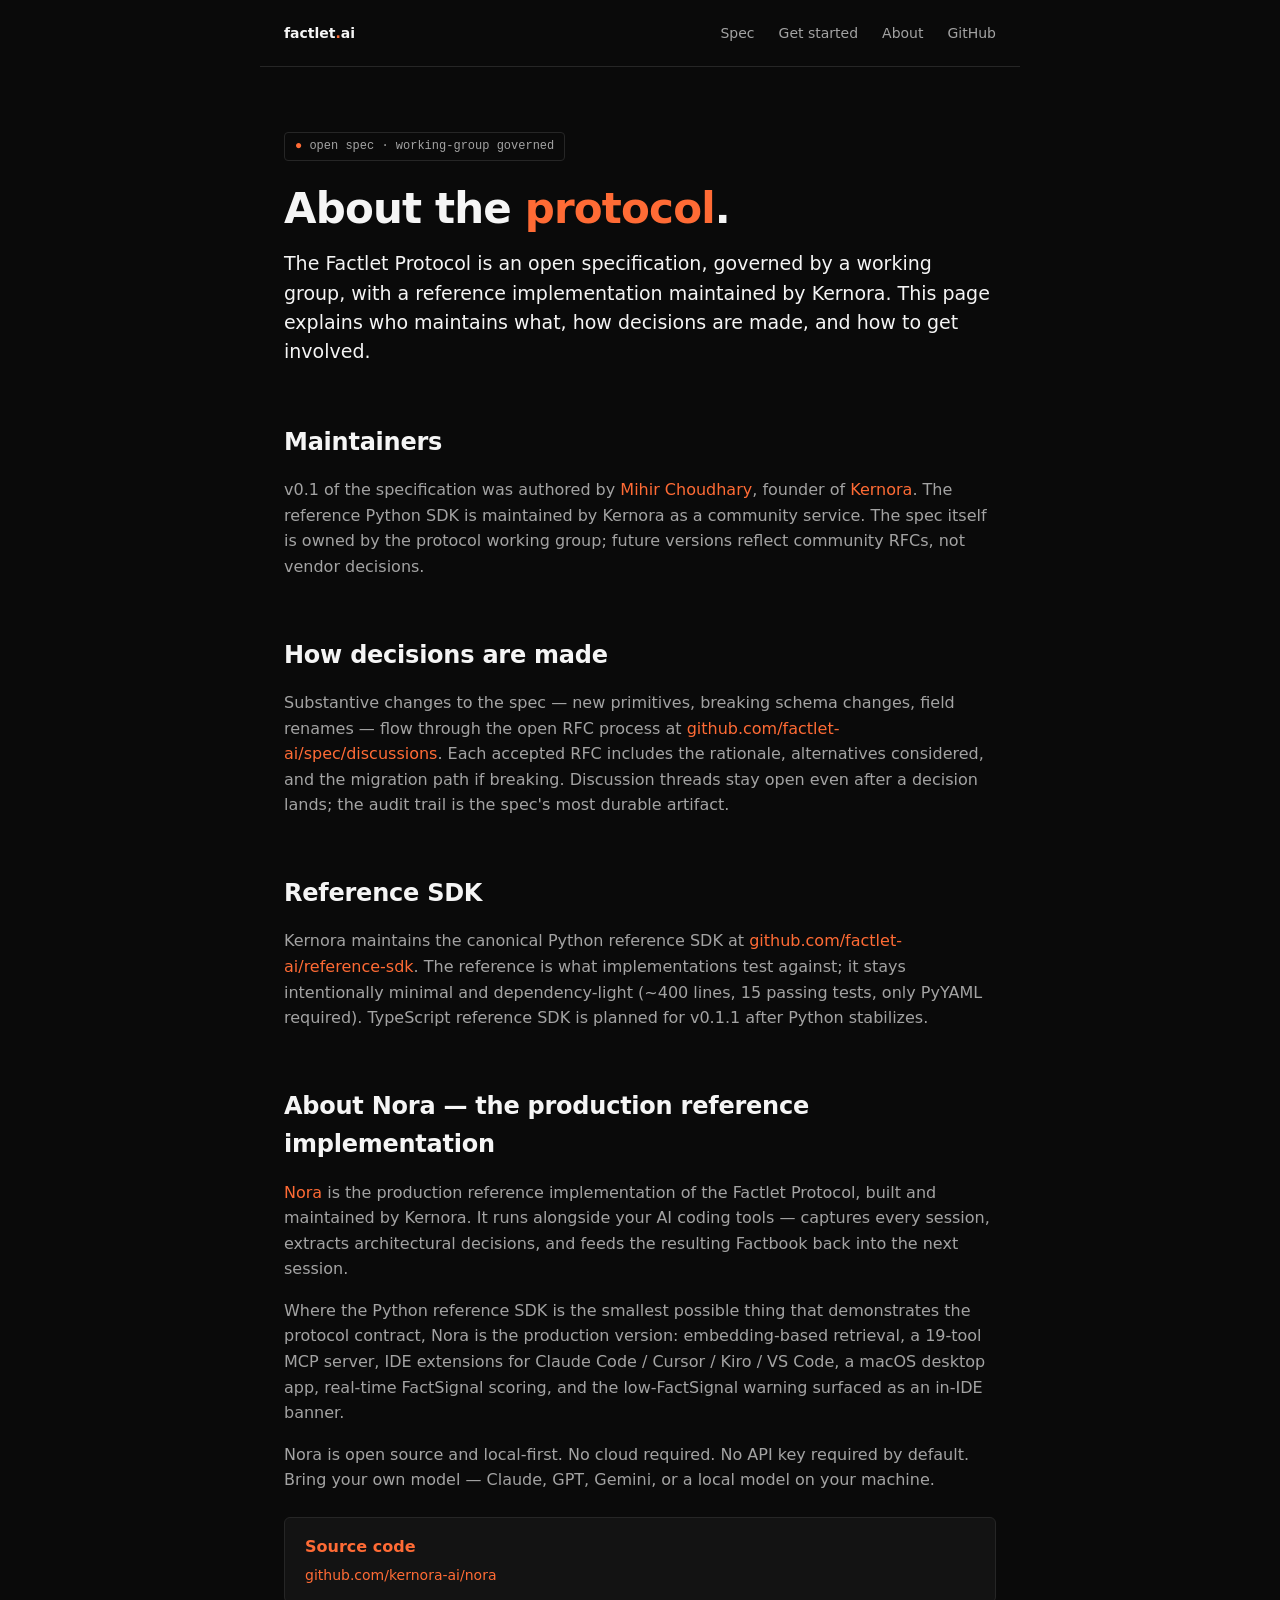
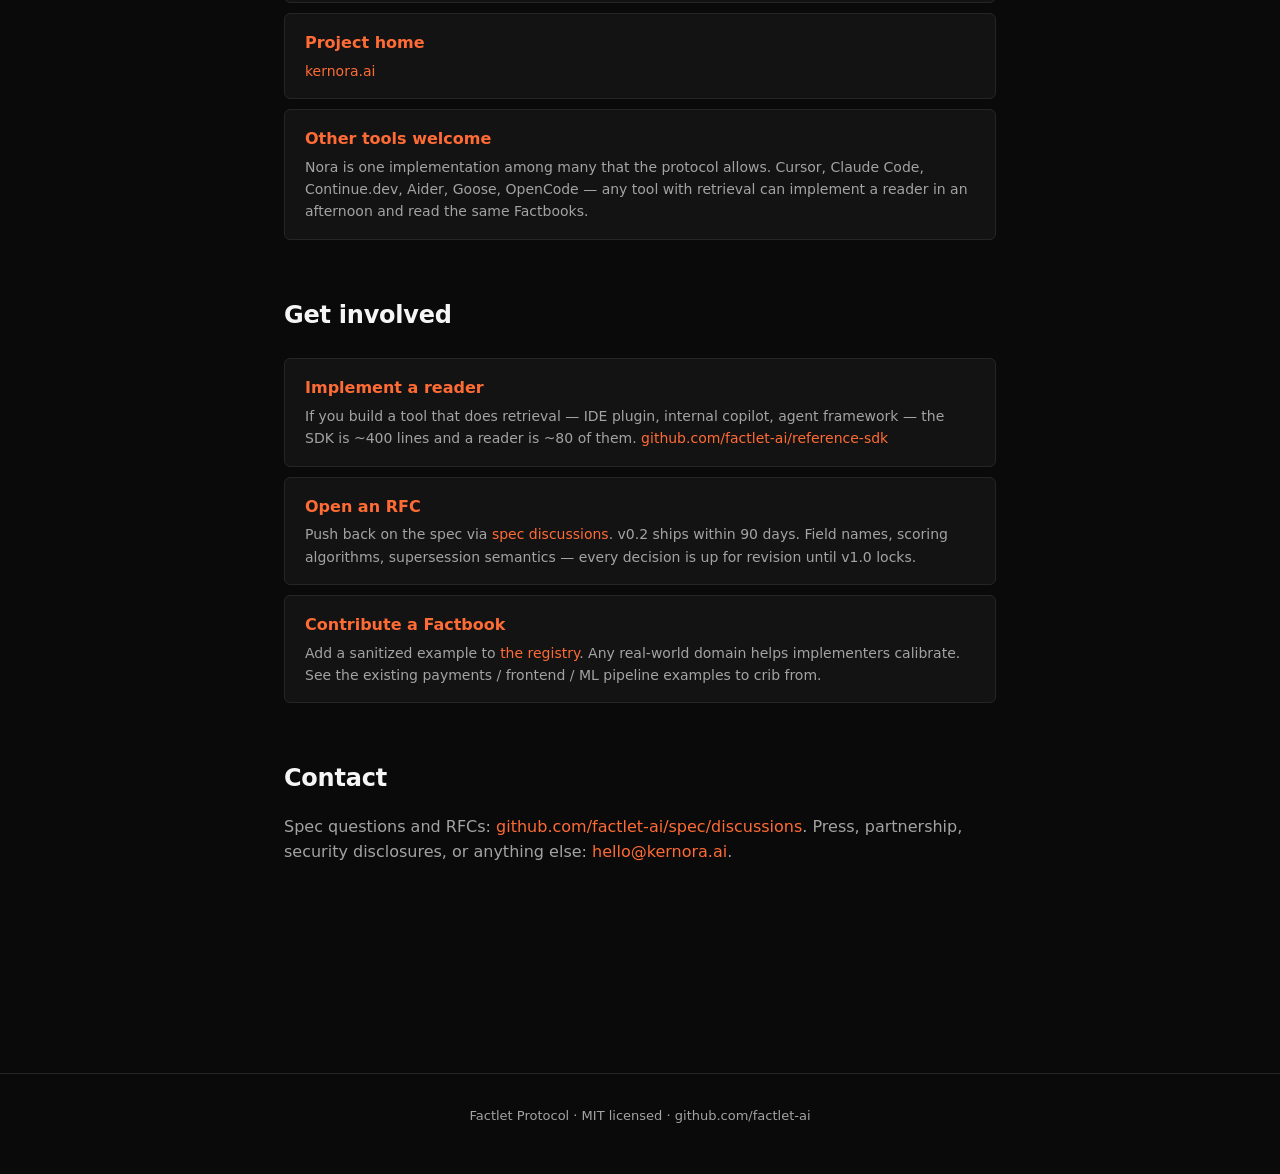
==== about/index.html @ 8b9727d2 "feat(site): add /about page focused on protocol governance + Nora" ====
<!DOCTYPE html>
<html lang="en">
<head>
  <meta charset="UTF-8">
  <meta name="viewport" content="width=device-width, initial-scale=1.0">
  <title>About — Factlet Protocol</title>
  <meta name="description" content="The Factlet Protocol is an open specification, governed by a working group, with Nora as the production reference implementation maintained by Kernora.">
  <link rel="stylesheet" href="/styles.css">
  <link rel="icon" type="image/svg+xml" href="/favicon.svg">
  <meta property="og:title" content="About — Factlet Protocol">
  <meta property="og:description" content="Open specification, working-group governed, with Nora as the production reference implementation maintained by Kernora.">
  <meta property="og:image" content="https://factlet.ai/og-home.png">
  <meta property="og:url" content="https://factlet.ai/about/">
  <meta property="og:type" content="article">
  <meta property="og:site_name" content="Factlet Protocol">
  <meta name="twitter:card" content="summary_large_image">
  <meta name="twitter:title" content="About — Factlet Protocol">
  <meta name="twitter:description" content="Open spec, working-group governed, Nora as production reference implementation.">
  <meta name="twitter:image" content="https://factlet.ai/og-home.png">
</head>
<body>
  <nav>
    <a class="brand" href="/">factlet<span class="accent">.</span>ai</a>
    <ul>
      <li><a href="/protocol">Spec</a></li>
      <li><a href="/getting-started">Get started</a></li>
      <li><a href="/about">About</a></li>
      <li><a href="https://github.com/factlet-ai">GitHub</a></li>
    </ul>
  </nav>

  <main class="container">
    <span class="badge"><span class="dot">●</span> open spec · working-group governed</span>

    <h1>About the <span class="accent">protocol</span>.</h1>

    <p class="lede">The Factlet Protocol is an open specification, governed by a working group, with a reference implementation maintained by Kernora. This page explains who maintains what, how decisions are made, and how to get involved.</p>

    <h2>Maintainers</h2>
    <p>v0.1 of the specification was authored by <a href="https://www.linkedin.com/in/mihirchoudhary">Mihir Choudhary</a>, founder of <a href="https://kernora.ai">Kernora</a>. The reference Python SDK is maintained by Kernora as a community service. The spec itself is owned by the protocol working group; future versions reflect community RFCs, not vendor decisions.</p>

    <h2>How decisions are made</h2>
    <p>Substantive changes to the spec — new primitives, breaking schema changes, field renames — flow through the open RFC process at <a href="https://github.com/factlet-ai/spec/discussions">github.com/factlet-ai/spec/discussions</a>. Each accepted RFC includes the rationale, alternatives considered, and the migration path if breaking. Discussion threads stay open even after a decision lands; the audit trail is the spec's most durable artifact.</p>

    <h2>Reference SDK</h2>
    <p>Kernora maintains the canonical Python reference SDK at <a href="https://github.com/factlet-ai/reference-sdk">github.com/factlet-ai/reference-sdk</a>. The reference is what implementations test against; it stays intentionally minimal and dependency-light (~400 lines, 15 passing tests, only PyYAML required). TypeScript reference SDK is planned for v0.1.1 after Python stabilizes.</p>

    <h2>About Nora — the production reference implementation</h2>
    <p><a href="https://kernora.ai">Nora</a> is the production reference implementation of the Factlet Protocol, built and maintained by Kernora. It runs alongside your AI coding tools — captures every session, extracts architectural decisions, and feeds the resulting Factbook back into the next session.</p>
    <p>Where the Python reference SDK is the smallest possible thing that demonstrates the protocol contract, Nora is the production version: embedding-based retrieval, a 19-tool MCP server, IDE extensions for Claude Code / Cursor / Kiro / VS Code, a macOS desktop app, real-time FactSignal scoring, and the low-FactSignal warning surfaced as an in-IDE banner.</p>
    <p>Nora is open source and local-first. No cloud required. No API key required by default. Bring your own model — Claude, GPT, Gemini, or a local model on your machine.</p>
    <ul class="primitives">
      <li><strong>Source code</strong><p><a href="https://github.com/kernora-ai/nora">github.com/kernora-ai/nora</a></p></li>
      <li><strong>Project home</strong><p><a href="https://kernora.ai">kernora.ai</a></p></li>
      <li><strong>Other tools welcome</strong><p>Nora is one implementation among many that the protocol allows. Cursor, Claude Code, Continue.dev, Aider, Goose, OpenCode — any tool with retrieval can implement a reader in an afternoon and read the same Factbooks.</p></li>
    </ul>

    <h2>Get involved</h2>
    <ul class="primitives">
      <li><strong>Implement a reader</strong><p>If you build a tool that does retrieval — IDE plugin, internal copilot, agent framework — the SDK is ~400 lines and a reader is ~80 of them. <a href="https://github.com/factlet-ai/reference-sdk">github.com/factlet-ai/reference-sdk</a></p></li>
      <li><strong>Open an RFC</strong><p>Push back on the spec via <a href="https://github.com/factlet-ai/spec/discussions">spec discussions</a>. v0.2 ships within 90 days. Field names, scoring algorithms, supersession semantics — every decision is up for revision until v1.0 locks.</p></li>
      <li><strong>Contribute a Factbook</strong><p>Add a sanitized example to <a href="https://github.com/factlet-ai/registry">the registry</a>. Any real-world domain helps implementers calibrate. See the existing payments / frontend / ML pipeline examples to crib from.</p></li>
    </ul>

    <h2>Contact</h2>
    <p>Spec questions and RFCs: <a href="https://github.com/factlet-ai/spec/discussions">github.com/factlet-ai/spec/discussions</a>. Press, partnership, security disclosures, or anything else: <a href="mailto:hello@kernora.ai">hello@kernora.ai</a>.</p>
  </main>

  <footer>
    <p>Factlet Protocol &middot; MIT licensed &middot; <a href="https://github.com/factlet-ai">github.com/factlet-ai</a></p>
  </footer>
</body>
</html>
---- styles.css ----
:root {
  --bg: #0a0a0a;
  --bg-card: #131313;
  --fg: #f5f5f5;
  --fg-dim: #a3a3a3;
  --fg-muted: #6b7280;
  --accent: #ff6b35;
  --accent-dim: #cc5429;
  --border: #262626;
  --border-soft: #1f1f1f;
  --code-bg: #1a1a1a;
  --success: #10b981;
}

* { box-sizing: border-box; margin: 0; padding: 0; }

html { scroll-behavior: smooth; }

body {
  background: var(--bg);
  color: var(--fg);
  font-family: -apple-system, BlinkMacSystemFont, "Segoe UI", system-ui, sans-serif;
  font-size: 16px;
  line-height: 1.6;
  -webkit-font-smoothing: antialiased;
}

.container {
  max-width: 760px;
  margin: 0 auto;
  padding: 64px 24px 96px;
}

nav {
  display: flex;
  justify-content: space-between;
  align-items: center;
  padding: 20px 24px;
  border-bottom: 1px solid var(--border);
  max-width: 760px;
  margin: 0 auto;
}
nav .brand { font-weight: 600; color: var(--fg); text-decoration: none; }
nav .brand .accent { color: var(--accent); }
nav ul { list-style: none; display: flex; gap: 24px; }
nav a { color: var(--fg-dim); text-decoration: none; font-size: 14px; }
nav a:hover { color: var(--fg); }

h1 {
  font-size: 42px;
  font-weight: 700;
  line-height: 1.15;
  letter-spacing: -0.02em;
  margin-bottom: 16px;
}
h1 .accent { color: var(--accent); }

h2 {
  font-size: 24px;
  font-weight: 600;
  margin-top: 56px;
  margin-bottom: 16px;
  letter-spacing: -0.01em;
}

h3 {
  font-size: 18px;
  font-weight: 600;
  margin-top: 32px;
  margin-bottom: 12px;
  color: var(--fg);
}

p { margin-bottom: 16px; color: var(--fg-dim); }
p.lede { font-size: 19px; line-height: 1.55; color: var(--fg); margin-bottom: 28px; }

a { color: var(--accent); text-decoration: none; }
a:hover { color: var(--accent-dim); text-decoration: underline; }

.badge {
  display: inline-block;
  font-size: 12px;
  padding: 4px 10px;
  border: 1px solid var(--border);
  border-radius: 4px;
  color: var(--fg-dim);
  margin-bottom: 24px;
  font-family: ui-monospace, SFMono-Regular, monospace;
}
.badge .dot { color: var(--accent); }

.primitives {
  list-style: none;
  margin: 24px 0;
}
.primitives li {
  padding: 16px 20px;
  background: var(--bg-card);
  border: 1px solid var(--border);
  border-radius: 6px;
  margin-bottom: 10px;
}
.primitives strong { color: var(--accent); font-weight: 600; }
.primitives p { margin: 4px 0 0; font-size: 14px; }

.cta-row {
  display: flex;
  gap: 12px;
  flex-wrap: wrap;
  margin-top: 32px;
  margin-bottom: 24px;
}
.cta {
  display: inline-block;
  padding: 10px 20px;
  border-radius: 6px;
  font-size: 14px;
  font-weight: 500;
  text-decoration: none;
  border: 1px solid var(--border);
  color: var(--fg);
}
.cta.primary { background: var(--accent); color: #0a0a0a; border-color: var(--accent); }
.cta.primary:hover { background: var(--accent-dim); border-color: var(--accent-dim); text-decoration: none; }
.cta:hover { border-color: var(--fg-muted); text-decoration: none; }

pre {
  background: var(--code-bg);
  border: 1px solid var(--border);
  border-radius: 6px;
  padding: 16px;
  overflow-x: auto;
  font-family: ui-monospace, SFMono-Regular, "SF Mono", monospace;
  font-size: 13px;
  line-height: 1.5;
  color: var(--fg);
  margin: 16px 0 0;
}
code {
  font-family: ui-monospace, SFMono-Regular, monospace;
  font-size: 0.9em;
  color: var(--accent);
  background: var(--code-bg);
  padding: 2px 6px;
  border-radius: 3px;
}
pre code { background: none; padding: 0; color: var(--fg); font-size: 13px; }

footer {
  border-top: 1px solid var(--border);
  margin-top: 96px;
  padding: 32px 24px;
  text-align: center;
  color: var(--fg-dim);
  font-size: 13px;
}
footer a { color: var(--fg-dim); }

.prompt-block {
  background: var(--bg-card);
  border: 1px solid var(--border);
  border-radius: 6px;
  padding: 20px;
  margin: 16px 0;
}
.prompt-block h3 { margin-top: 0; }
.prompt-block .prompt-meta {
  font-size: 13px;
  color: var(--fg-dim);
  margin-bottom: 12px;
  font-family: ui-monospace, SFMono-Regular, monospace;
}

.code-wrap {
  position: relative;
  margin-top: 12px;
}
.copy-btn {
  position: absolute;
  top: 10px;
  right: 10px;
  background: var(--bg);
  border: 1px solid var(--border);
  color: var(--fg-dim);
  padding: 5px 12px;
  border-radius: 4px;
  font-size: 12px;
  font-weight: 500;
  cursor: pointer;
  font-family: -apple-system, BlinkMacSystemFont, system-ui, sans-serif;
  transition: color 120ms, border-color 120ms;
  z-index: 1;
}
.copy-btn:hover {
  color: var(--fg);
  border-color: var(--fg-muted);
}
.copy-btn.copied {
  color: var(--success);
  border-color: var(--success);
}
.code-wrap pre { margin-top: 0; }

.roi-callout {
  background: var(--bg-card);
  border: 1px solid var(--accent);
  border-left-width: 3px;
  border-radius: 6px;
  padding: 16px 20px;
  margin: 16px 0;
  font-size: 14px;
  color: var(--fg);
}
.roi-callout strong { color: var(--accent); }

@media (max-width: 600px) {
  h1 { font-size: 32px; }
  .container { padding: 40px 16px 64px; }
  nav { padding: 16px; }
  nav ul { gap: 16px; }
}
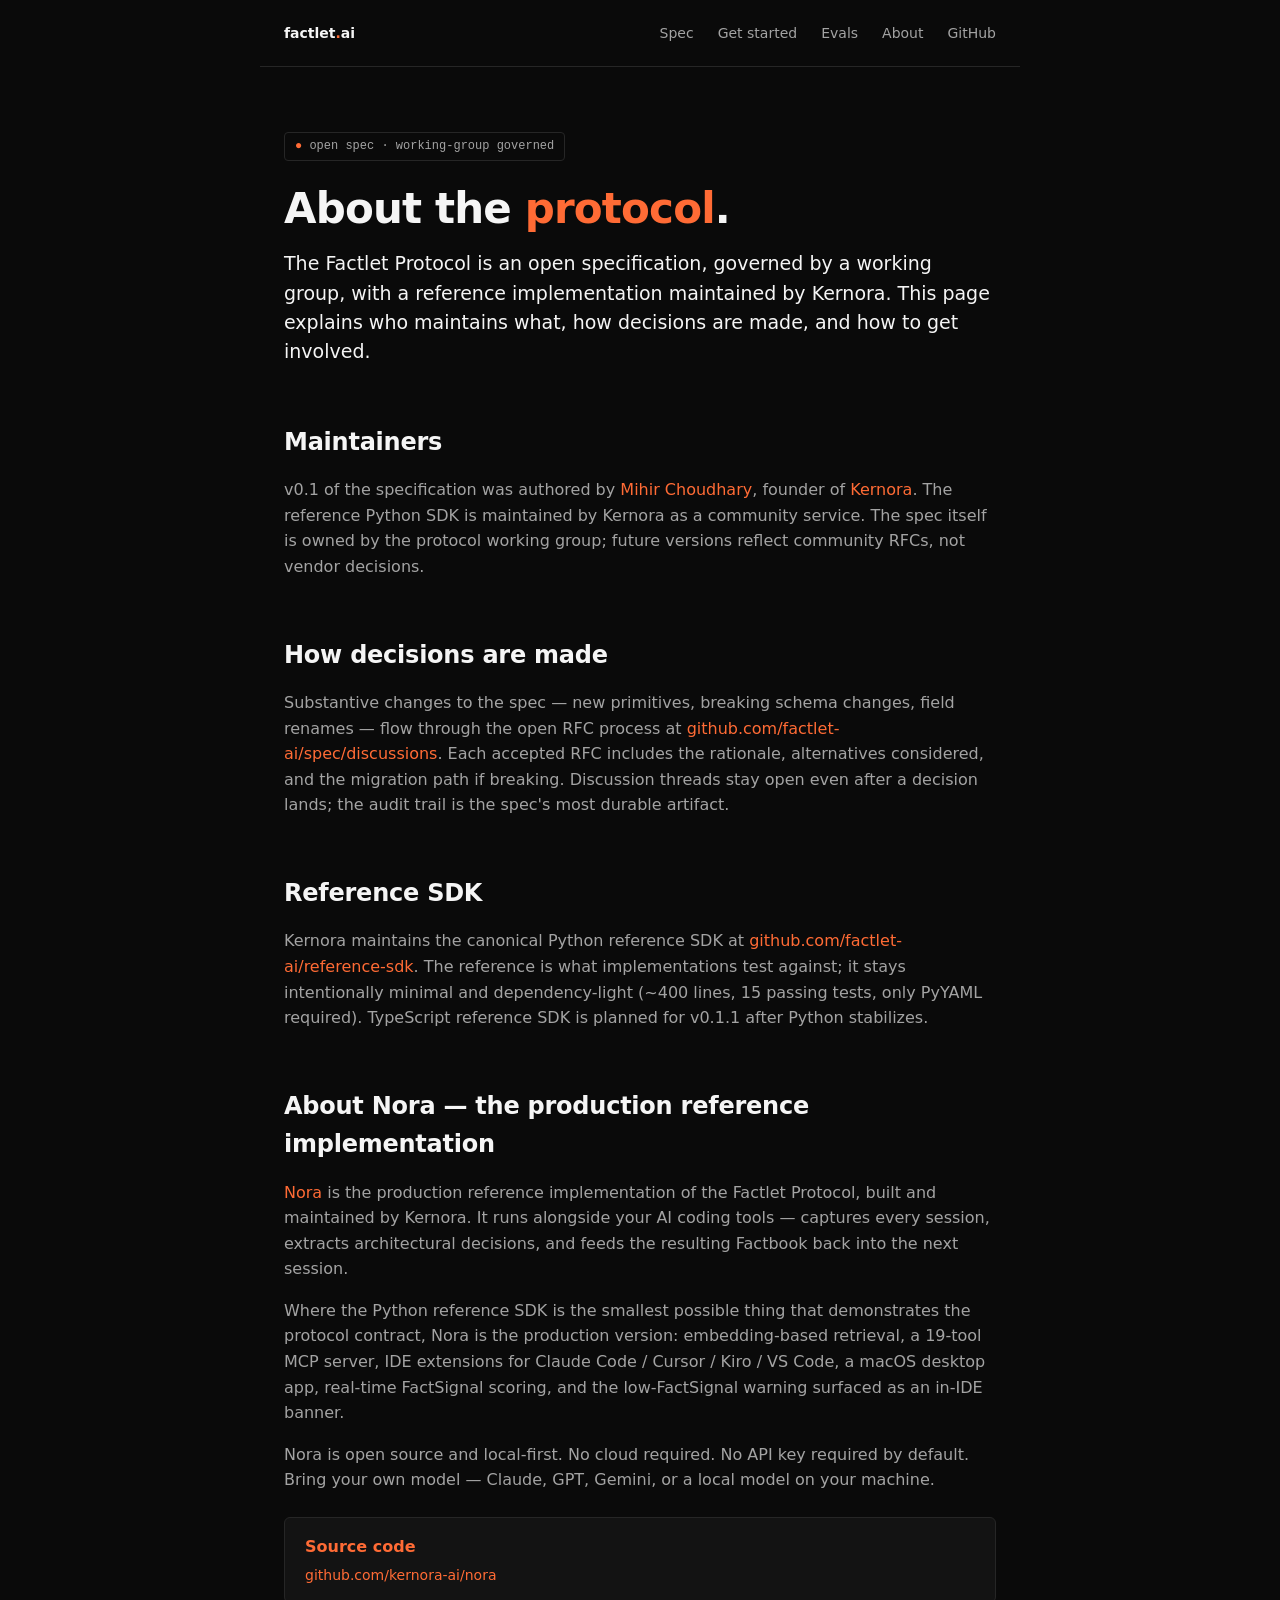
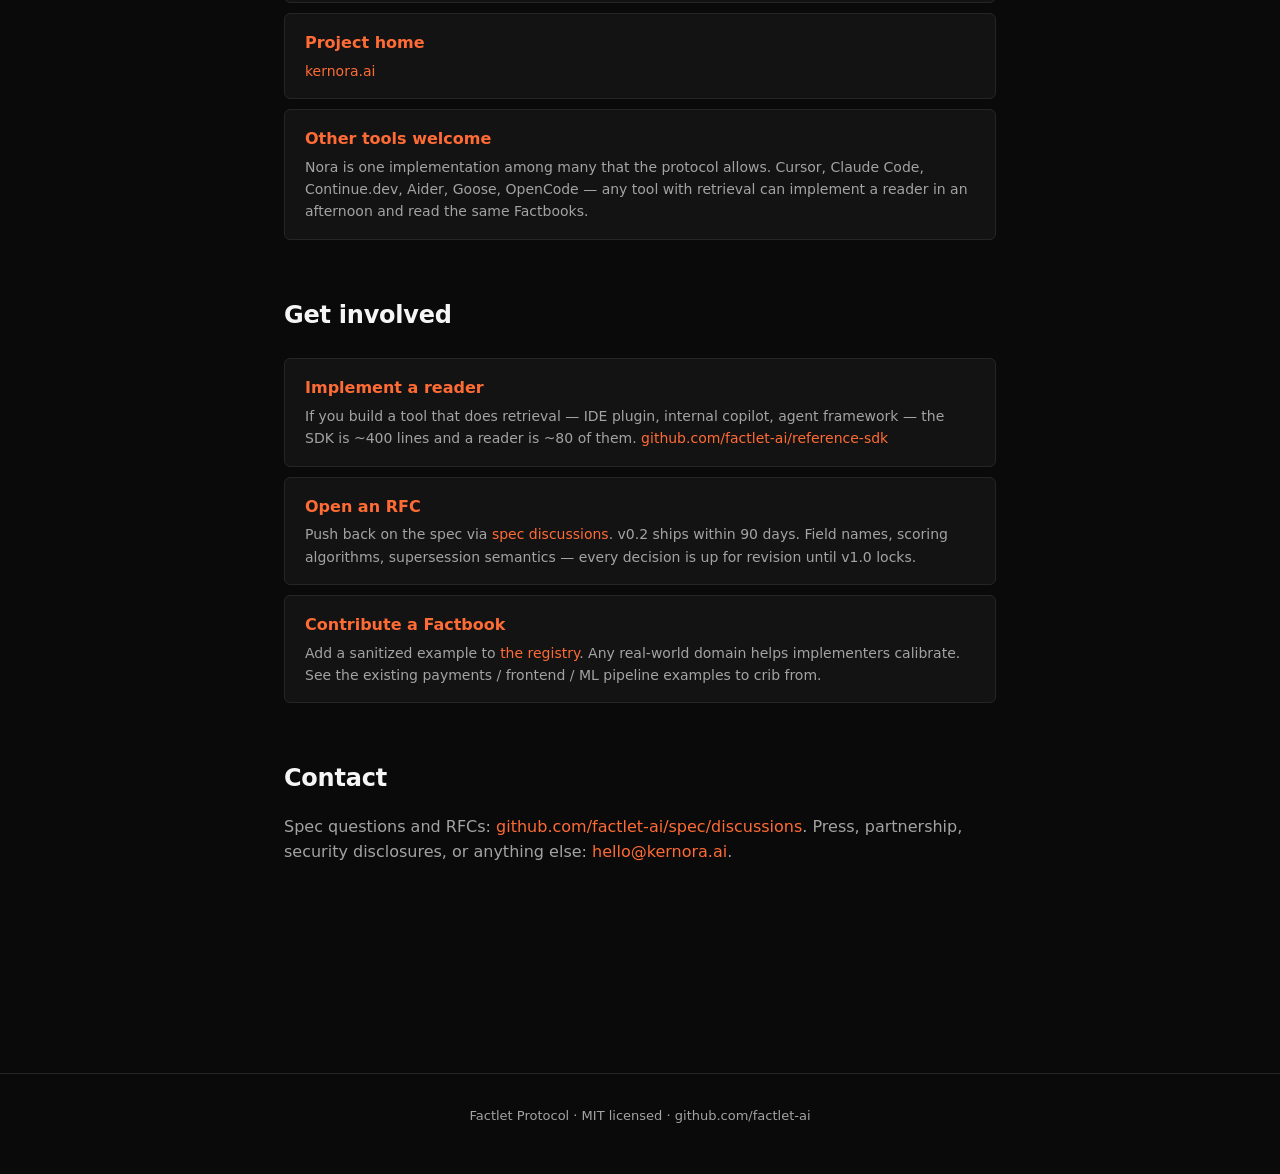
==== commit c8442a22: "feat(evals): /evals page + nav link + homepage eval section Surfaces the open eval suite (factlet-ai" ====
--- a/about/index.html
+++ b/about/index.html
@@ -24,6 +24,7 @@
     <ul>
       <li><a href="/protocol">Spec</a></li>
       <li><a href="/getting-started">Get started</a></li>
+      <li><a href="/evals">Evals</a></li>
       <li><a href="/about">About</a></li>
       <li><a href="https://github.com/factlet-ai">GitHub</a></li>
     </ul>
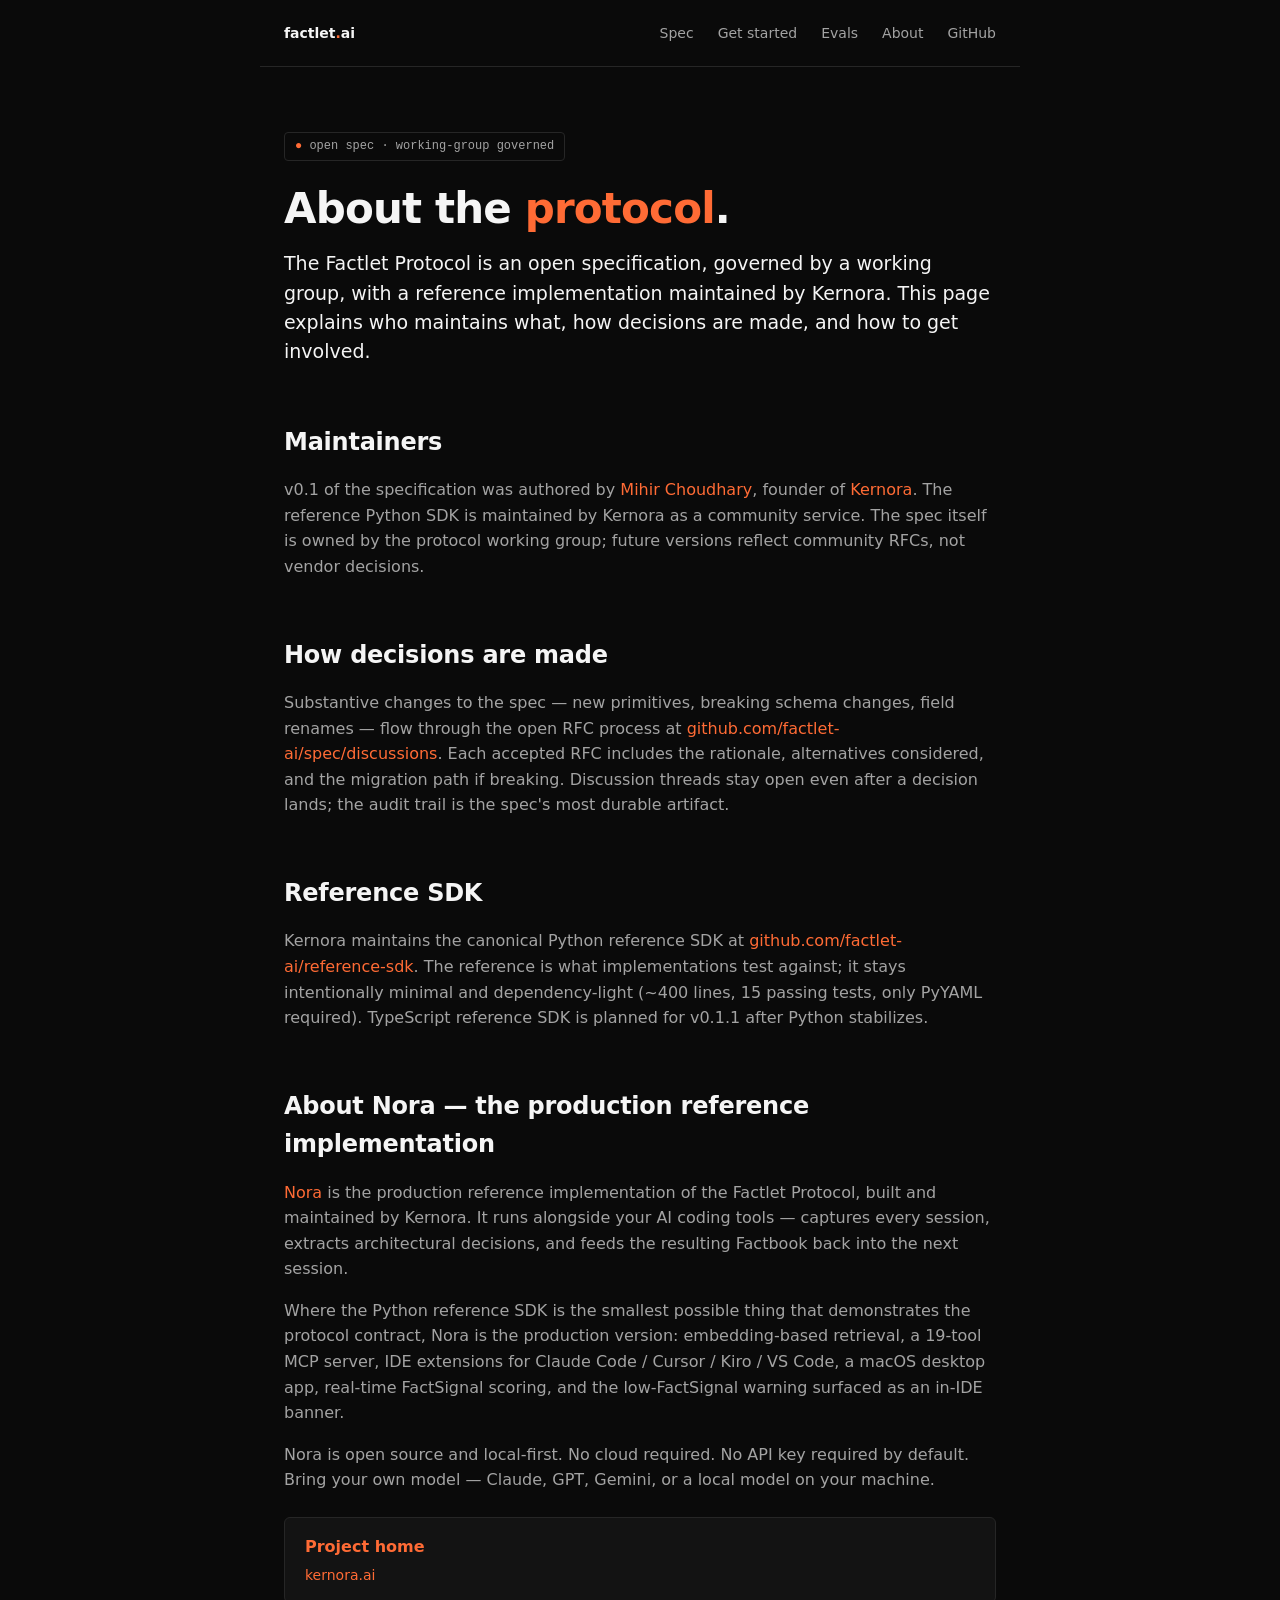
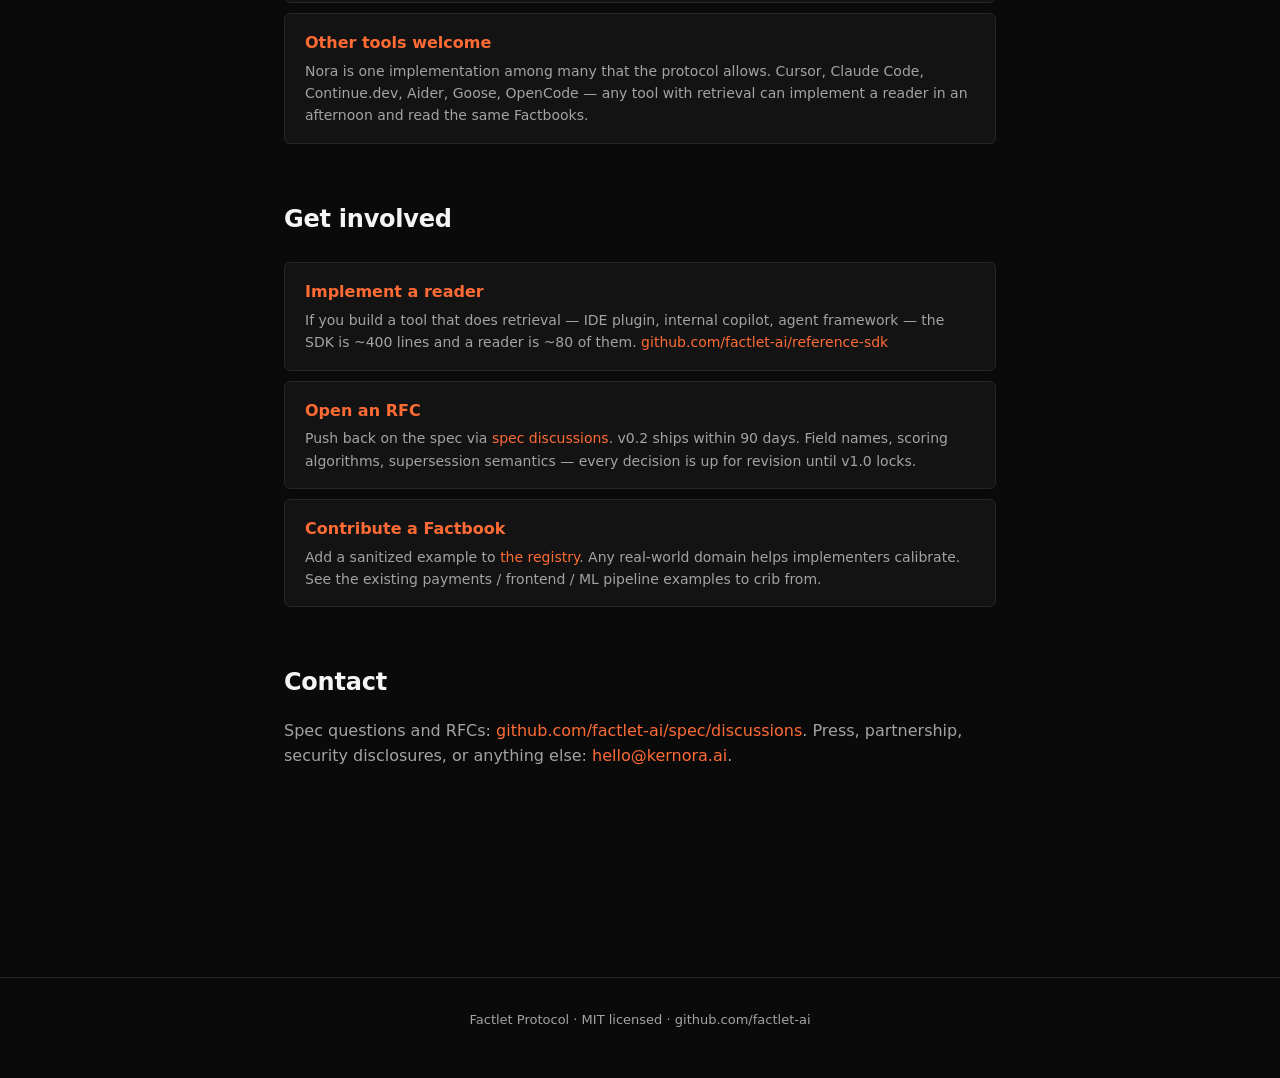
==== commit fadb52c9: "fix(about): drop broken kernora-ai/nora source-code link The link pointed at a non-existent / privat" ====
--- a/about/index.html
+++ b/about/index.html
@@ -51,7 +51,6 @@
     <p>Where the Python reference SDK is the smallest possible thing that demonstrates the protocol contract, Nora is the production version: embedding-based retrieval, a 19-tool MCP server, IDE extensions for Claude Code / Cursor / Kiro / VS Code, a macOS desktop app, real-time FactSignal scoring, and the low-FactSignal warning surfaced as an in-IDE banner.</p>
     <p>Nora is open source and local-first. No cloud required. No API key required by default. Bring your own model — Claude, GPT, Gemini, or a local model on your machine.</p>
     <ul class="primitives">
-      <li><strong>Source code</strong><p><a href="https://github.com/kernora-ai/nora">github.com/kernora-ai/nora</a></p></li>
       <li><strong>Project home</strong><p><a href="https://kernora.ai">kernora.ai</a></p></li>
       <li><strong>Other tools welcome</strong><p>Nora is one implementation among many that the protocol allows. Cursor, Claude Code, Continue.dev, Aider, Goose, OpenCode — any tool with retrieval can implement a reader in an afternoon and read the same Factbooks.</p></li>
     </ul>
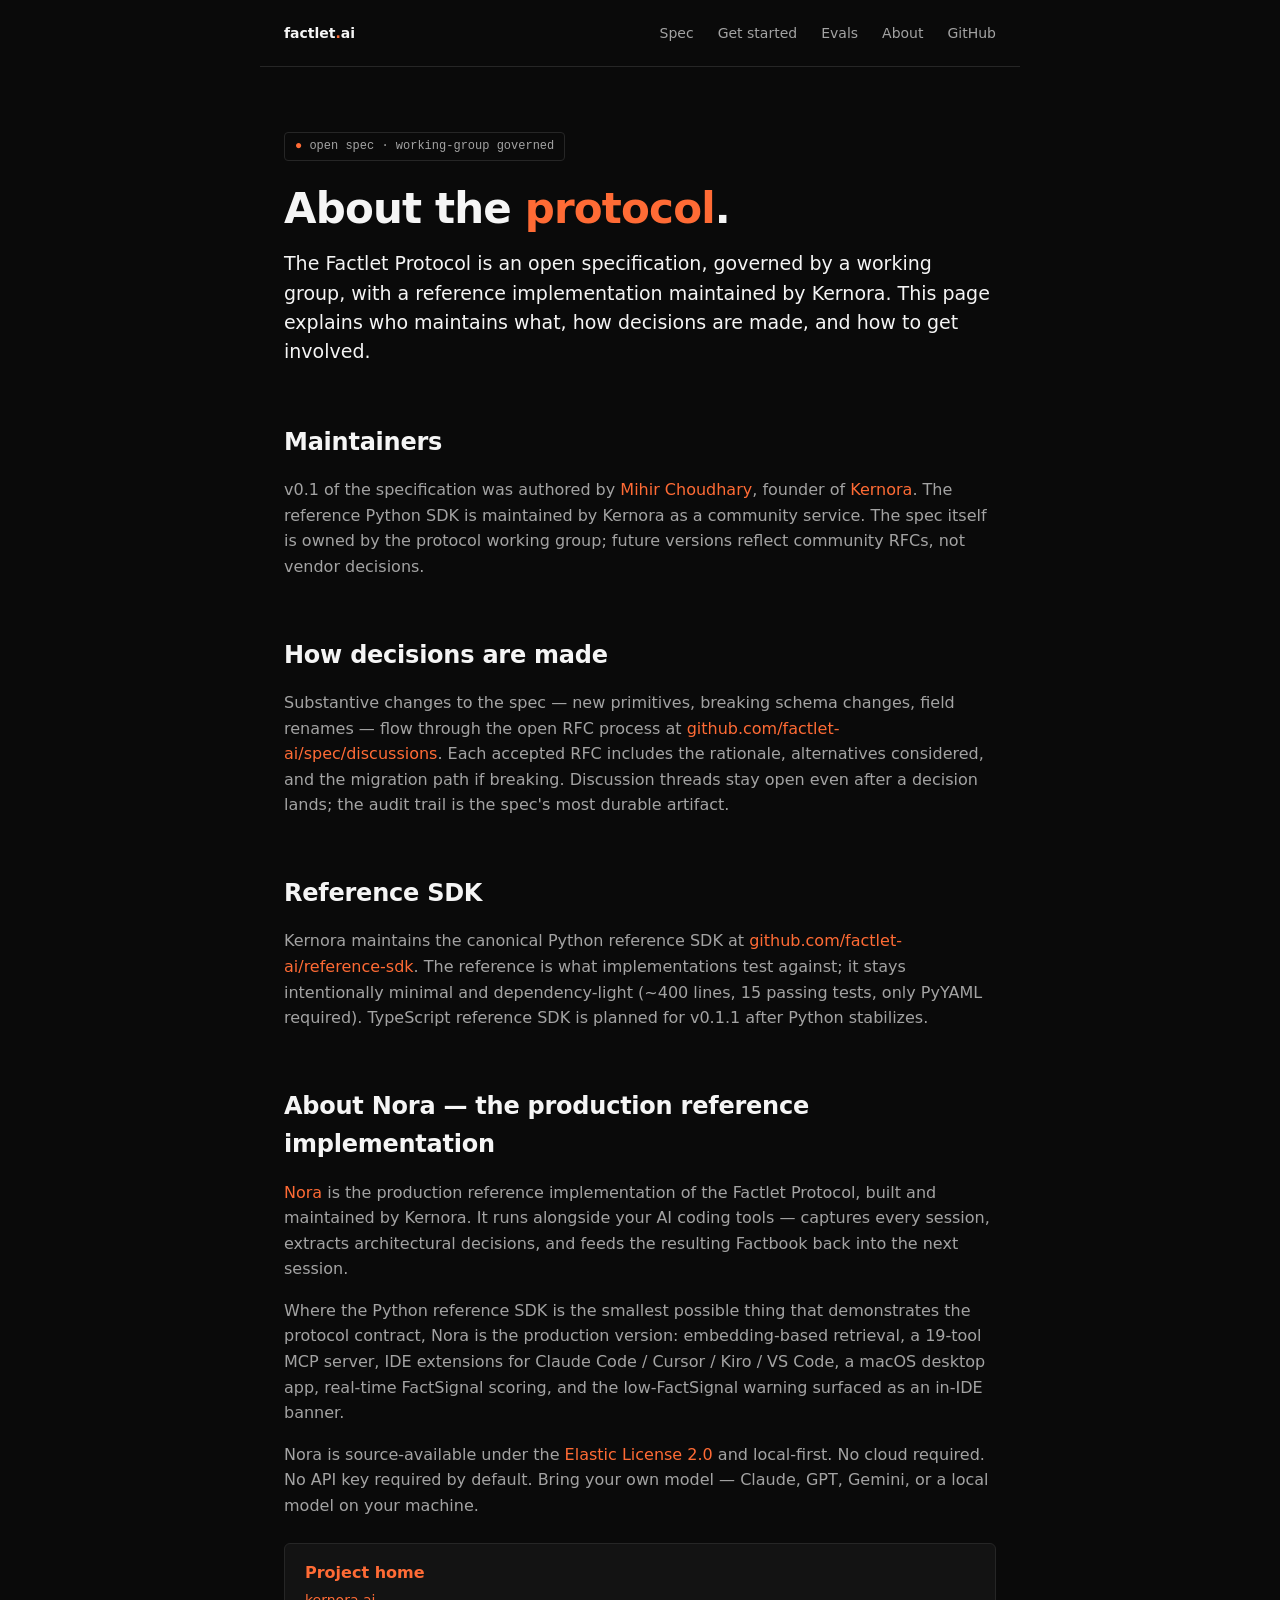
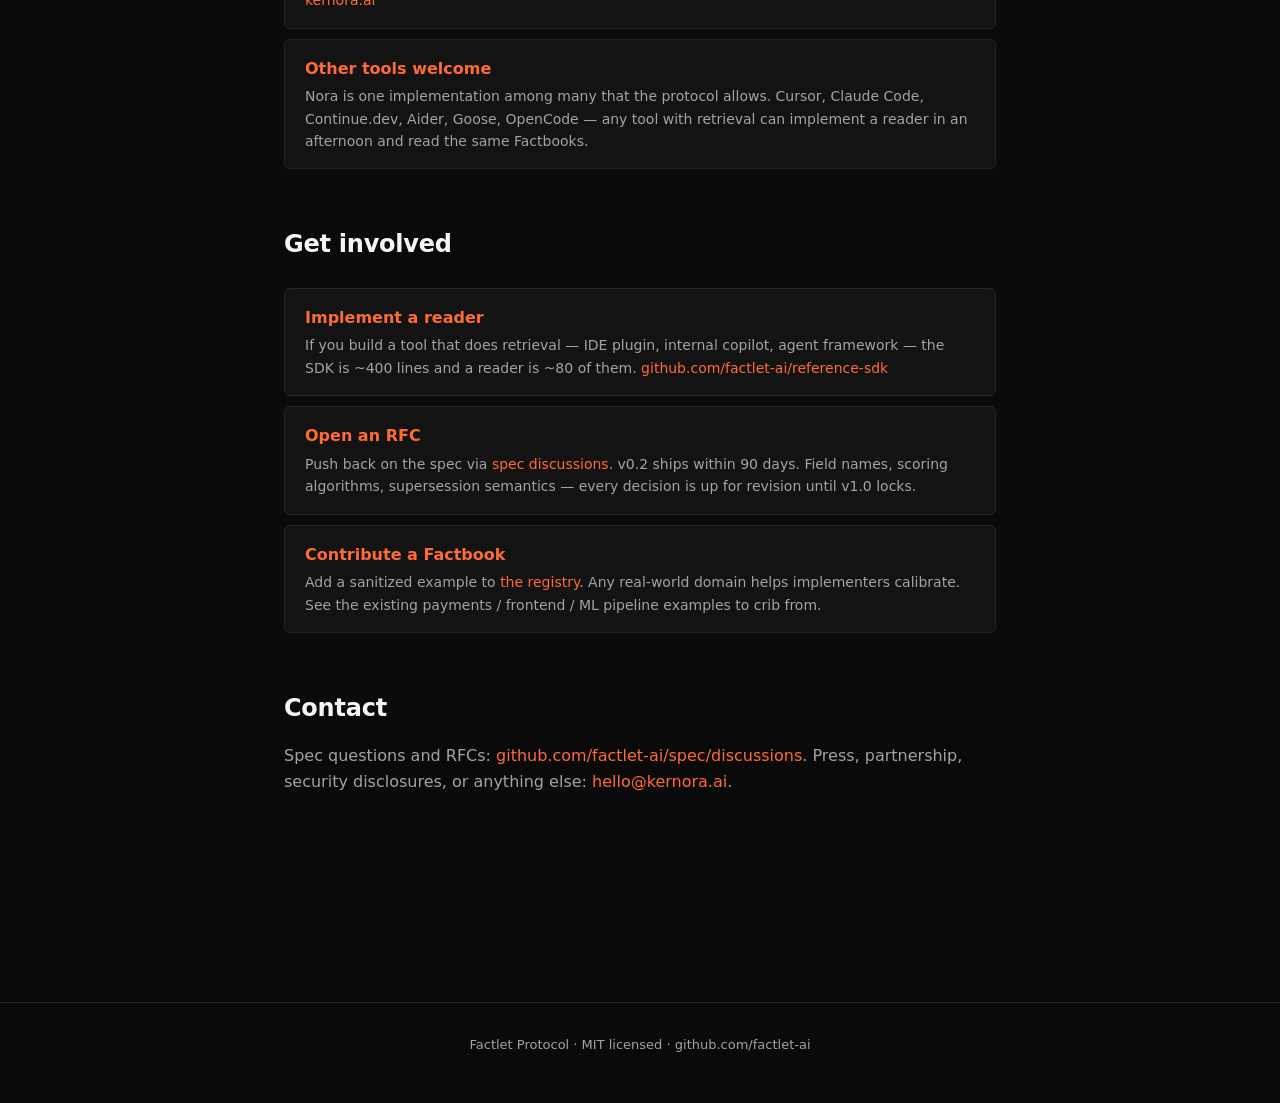
==== commit 942abf1f: "fix(about): 'open source' → 'source-available under Elastic License 2.0' Nora is licensed under ELv2" ====
--- a/about/index.html
+++ b/about/index.html
@@ -49,7 +49,7 @@
     <h2>About Nora — the production reference implementation</h2>
     <p><a href="https://kernora.ai">Nora</a> is the production reference implementation of the Factlet Protocol, built and maintained by Kernora. It runs alongside your AI coding tools — captures every session, extracts architectural decisions, and feeds the resulting Factbook back into the next session.</p>
     <p>Where the Python reference SDK is the smallest possible thing that demonstrates the protocol contract, Nora is the production version: embedding-based retrieval, a 19-tool MCP server, IDE extensions for Claude Code / Cursor / Kiro / VS Code, a macOS desktop app, real-time FactSignal scoring, and the low-FactSignal warning surfaced as an in-IDE banner.</p>
-    <p>Nora is open source and local-first. No cloud required. No API key required by default. Bring your own model — Claude, GPT, Gemini, or a local model on your machine.</p>
+    <p>Nora is source-available under the <a href="https://www.elastic.co/licensing/elastic-license/2.0">Elastic License 2.0</a> and local-first. No cloud required. No API key required by default. Bring your own model — Claude, GPT, Gemini, or a local model on your machine.</p>
     <ul class="primitives">
       <li><strong>Project home</strong><p><a href="https://kernora.ai">kernora.ai</a></p></li>
       <li><strong>Other tools welcome</strong><p>Nora is one implementation among many that the protocol allows. Cursor, Claude Code, Continue.dev, Aider, Goose, OpenCode — any tool with retrieval can implement a reader in an afternoon and read the same Factbooks.</p></li>
